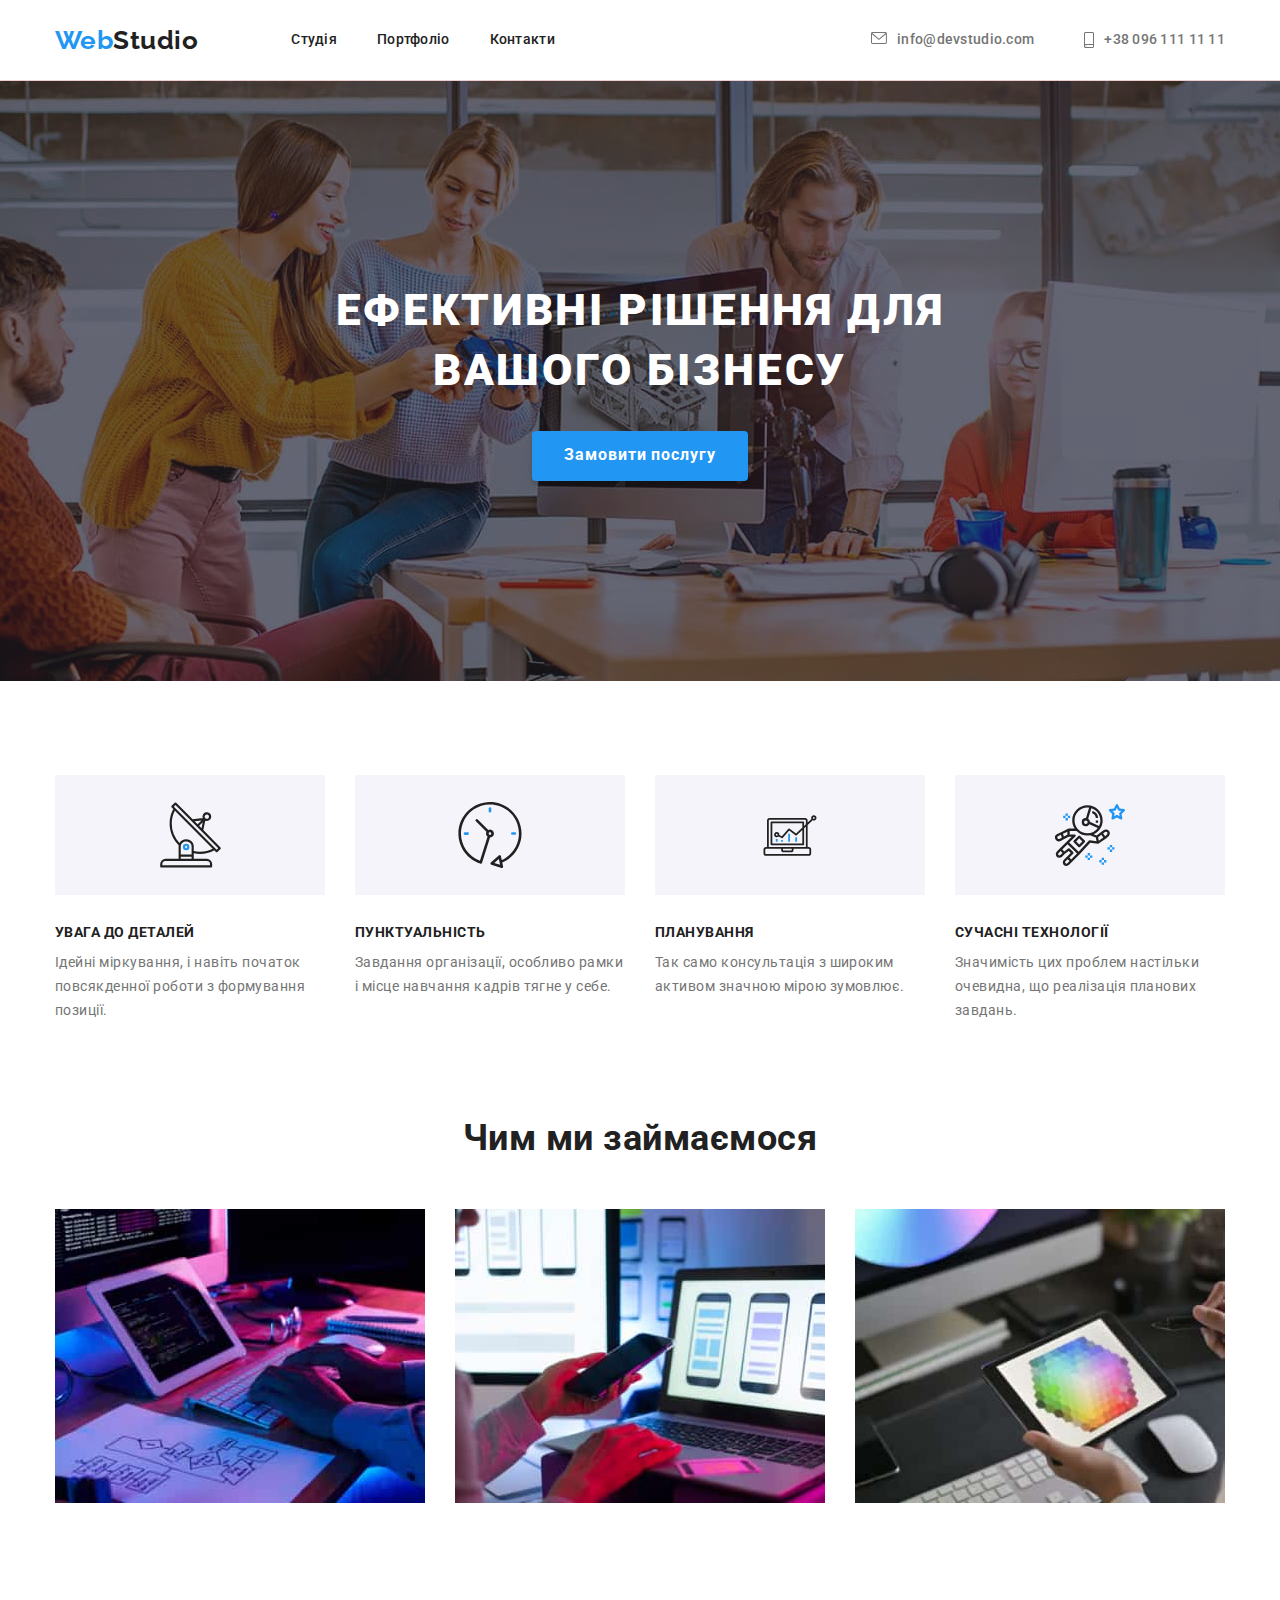
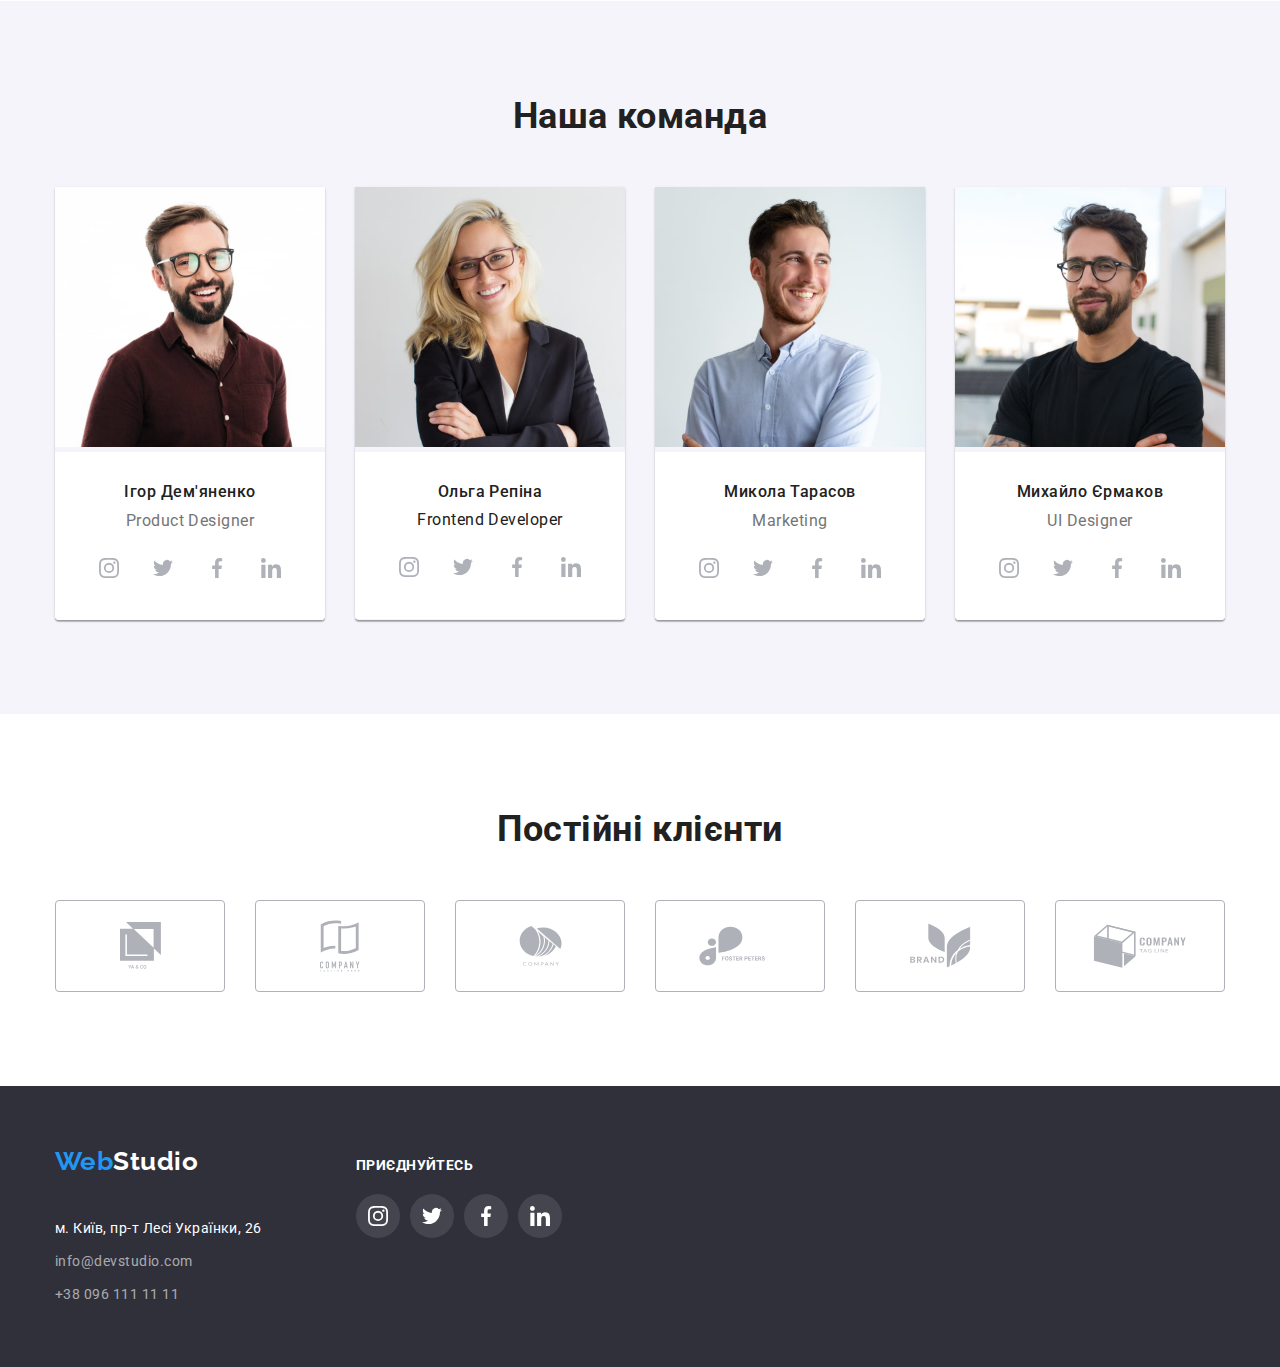
==== index.html @ df7c5dd7 "зробила оверлей портфоліо" ====
<!DOCTYPE html>
<html lang="uk">

<head>
    <meta charset="UTF-8">
    <meta http-equiv="X-UA-Compatible" content="IE=edge">
    <meta name="viewport" content="width=device-width, initial-scale=1.0">
    <title>web-homework1</title>
    <link rel="preconnect" href="https://fonts.googleapis.com">
    <link rel="preconnect" href="https://fonts.gstatic.com" crossorigin>
    <link href="https://fonts.googleapis.com/css2?family=Raleway:wght@700&family=Roboto:wght@400;500;700;900&display=swap"
        rel="stylesheet">
    <link rel="stylesheet" href="https://cdnjs.cloudflare.com/ajax/libs/modern-normalize/1.1.0/modern-normalize.min.css">
    <link rel="stylesheet" href="./css/styles.css">
</head>

<body>
    <header class="head-block">
        <div class="container flex-header">
            <nav class="flex-header">
                <a href="./index.html" class="logo">
                    <span class="logoaccent">Web</span>Studio
                    
                </a>
                <ul class="nav list">
                    <li class="item"><a href="./index.html" class="nav-list">Студія</a></li>
                    <li class="item"><a href="./portfolio.html" class="nav-list">Портфоліо</a></li>
                    <li class="item"><a href="" class="nav-list">Контакти</a></li>
                </ul>
            </nav>
            <ul class="social-links list">

                <li class="item">
                                      
                    <a href="mailto:info@devstudio.com" class="link">
                        <svg aria-label="іконка имейлу" class="link-icon" width="16" height="12">
                            <use href="./images/symbol-defs.svg#email"></use>
                        </svg>
                        info@devstudio.com
                    </a>
                </li>
                <li class="item">
                    <a href="tel:+380961111111" class="link">
                        <svg aria-label="іконка смартфону" class="link-icon" width="10" height="16">
                            <use href="./images/symbol-defs.svg#smartphone"></use>
                        </svg>
                        +38 096 111 11 11
                    </a>
                </li>
            </ul>
        </div>
    </header>
    <main>
        <!-- Перша секція-->
        <section class="advertis-section">
        <div class="container">
                <h1 class="advertisement">Ефективні рішення для вашого бізнесу</h1>
                <button type="button" class="button">Замовити послугу</button>
        </div>
        </section>

        <!--Секція про переваги-->
        <section class="benefits-section">
            <div class="container">
                <h2 class="visually-hidden">
                    Перелік переваг
                </h2>
                <ul class="benefits-list list">
                    <li class="item">
                       
                        <div class="grey-box" >
                            <svg aria-label="іконка антена" class="antenna-icon" width="65" height="70">
                                <use href="./images/symbol-defs.svg#antenna"></use>
                            </svg>
                        </div>
                        <h3 class="benefit-header">
                            Увага до деталей
                        </h3>
                        <p class="benefit-item">Ідейні міркування, і навіть початок повсякденної роботи з формування позиції.</p>
                    </li>
                    <li class="item">
                        <div class="grey-box">
                            <svg aria-label="іконка годинник" class="clock-icon" width="66" height="70">
                                <use href="./images/symbol-defs.svg#clock"></use>
                            </svg>
                        </div>
                        <h3 class="benefit-header">
                            Пунктуальність
                        </h3>
                        <p class="benefit-item">Завдання організації, особливо рамки і місце навчання кадрів тягне у себе.</p>
                    </li>
                    <li class="item">
                            <div class="grey-box">
                                <svg aria-label="іконка діаграмма" class="diagram-icon" width="70" height="53">
                                    <use href="./images/symbol-defs.svg#diagram"></use>
                                </svg>
                            </div>
                        <h3 class="benefit-header">
                            Планування
                        </h3>
                        <p class="benefit-item">Так само консультація з широким активом значною мірою зумовлює.</p>
                    </li>
                    <li class="item">
                            <div class="grey-box">
                                <svg aria-label="іконка астронавт" class="astronaut-icon" width="70" height="70">
                                    <use href="./images/symbol-defs.svg#astronaut"></use>
                                </svg>
                            </div>
                        <h3 class="benefit-header">
                            Сучасні технології
                        </h3>
                        <p class="benefit-item">Значимість цих проблем настільки очевидна, що реалізація планових завдань.</p>
                    </li>
                </ul>
            </div>
        </section>

        <!--Секція з галерею-->
        <section class="directions-section">
            <div class="container">
                <h2 class="directions">
                    Чим ми займаємося
                </h2>
                <ul class="card-set list">
                    <li class="item"><img src="./images/box1.jpg" alt="друкування на клавіатурі" width="370" /></li>
                    <li class="item"><img src="./images/box2.jpg" alt="розглядання гаджетів" width="370" /></li>
                    <li class="item"><img src="./images/box3.jpg" alt="лаптоп" width="370" /></li>
                </ul>
            </div>
        </section>

        <!--Про команду-->
        <section class="team-section">
            <div class="container">
                <h2 class="team">Наша команда</h2>
                
                <ul class="team-list list">

                    <li class="item card">
                            
                            <img class="team-person-image" src="./images/img(i).jpg" alt="чоловік Ігор" width="270">
                            

                        <div class="card-content">
                            <h3 class="team-person-name">Ігор Дем'яненко</h3>
                            <p class="team-person-job">Product Designer</p>
                        </div>

                        <ul class="social-list list">
                            <li class="social-list-item">
                                <a href="#" class="social-list-link">
                                    <svg aria-label="іконка інстаграмм" class="social-list-icon" width="20" height="20">
                                        <use href="./images/symbol-defs.svg#instagram"></use>
                                    </svg>
                                </a>
                            </li>
                        
                            <li class="social-list-item">
                                <a href="#" class="social-list-link">
                                    <svg aria-label="іконка твіттера" class="social-list-icon" width="20" height="20">
                                        <use href="./images/symbol-defs.svg#twitter"></use>
                                    </svg>
                                </a>
                            </li>
                        
                            <li class="social-list-item">
                                <a href="#" class="social-list-link">
                                    <svg aria-label="іконка фейсбука" class="social-list-icon" width="20" height="20">
                                        <use href="./images/symbol-defs.svg#facebook"></use>
                                    </svg>
                                </a>
                            </li>
                        
                            <li class="social-list-item">
                                <a href="#" class="social-list-link">
                                    <svg aria-label="іконка лінкедін" class="social-list-icon" width="20" height="20">
                                        <use href="./images/symbol-defs.svg#linkedin"></use>
                                    </svg>
                                </a>
                            </li>
                        </ul>
                        
                    </li>
                    
                    <li class="item card">
                            
                            <img class="team-person-image" src="./images/img(o).jpg" alt="жінка Ольга" width="270">
                        
                       
                        <div class="card-content">
                            <h3 class="team-person-name">Ольга Репіна</h3>
                            <p class="team-person-networksjob">Frontend Developer</p>
                        </div>

                        <ul class="social-list list">
                            <li class="social-list-item">
                            <a href="#" class="social-list-link">
                                 <svg aria-label="іконка інстаграмм" class="social-list-icon" width="20" height="20">
                                    <use href="./images/symbol-defs.svg#instagram"></use>
                                </svg>
                             </a>  
                        </li>

                        <li class="social-list-item">
                            <a href="#" class="social-list-link">
                                <svg aria-label="іконка твіттера" class="social-list-icon" width="20" height="20">
                                    <use href="./images/symbol-defs.svg#twitter"></use>
                                </svg>
                            </a>
                        </li>

                        <li class="social-list-item">
                            <a href="#" class="social-list-link" >
                                <svg aria-label="іконка фейсбука" class="social-list-icon" width="20" height="20">
                                    <use href="./images/symbol-defs.svg#facebook"></use>
                                </svg>
                             </a>
                        </li>

                        <li class="social-list-item">
                            <a href="#" class="social-list-link">
                                <svg aria-label="іконка лінкедін" class="social-list-icon" width="20" height="20">
                                    <use href="./images/symbol-defs.svg#linkedin"></use>
                                </svg>
                            </a>
                        </li>
                        </ul>
                        
                        
                    </li>

                                            
                    <li class="item card">
                            
                            <img class="team-person-image" src="./images/img(n).jpg" alt="Чоловік Микола" width="270">
                        
                       
                        <div class="card-content">
                            <h3 class="team-person-name">Микола Тарасов</h3>
                            <p class="team-person-job">Marketing</p>
                        </div>

                        <ul class="social-list list">
                            <li class="social-list-item">
                                <a href="#" class="social-list-link">
                                    <svg aria-label="іконка інстаграмм" class="social-list-icon" width="20" height="20">
                                        <use href="./images/symbol-defs.svg#instagram"></use>
                                    </svg>
                                </a>
                            </li>
                        
                            <li class="social-list-item">
                                <a href="#" class="social-list-link">
                                    <svg aria-label="іконка твіттера" class="social-list-icon" width="20" height="20">
                                        <use href="./images/symbol-defs.svg#twitter"></use>
                                    </svg>
                                </a>
                            </li>
                        
                            <li class="social-list-item">
                                <a href="#" class="social-list-link">
                                    <svg aria-label="іконка фейсбука" class="social-list-icon" width="20" height="20">
                                        <use href="./images/symbol-defs.svg#facebook"></use>
                                    </svg>
                                </a>
                            </li>
                        
                            <li class="social-list-item">
                                <a href="#" class="social-list-link">
                                    <svg aria-label="іконка лінкедін" class="social-list-icon" width="20" height="20">
                                        <use href="./images/symbol-defs.svg#linkedin"></use>
                                    </svg>
                                </a>
                            </li>
                        </ul>
                        
                    </li>
                  
                    <li class="item card">
                        
                        <img class="team-person-image" src="./images/img(m).jpg" alt="чоловік Михайло" width="270">
                            
                     
                        <div class="card-content">
                            <h3 class="team-person-name">Михайло Єрмаков</h3>
                            <p class="team-person-job">UI Designer</p>
                        </div>

                        <ul class="social-list list">
                            <li class="social-list-item">
                                <a href="#" class="social-list-link">
                                    <svg aria-label="іконка інстаграмм" class="social-list-icon" width="20" height="20">
                                        <use href="./images/symbol-defs.svg#instagram"></use>
                                    </svg>
                                </a>
                            </li>
                        
                            <li class="social-list-item">
                                <a href="#" class="social-list-link">
                                    <svg aria-label="іконка твіттера" class="social-list-icon" width="20" height="20">
                                        <use href="./images/symbol-defs.svg#twitter"></use>
                                    </svg>
                                </a>
                            </li>
                        
                            <li class="social-list-item">
                                <a href="#" class="social-list-link">
                                    <svg aria-label="іконка фейсбука" class="social-list-icon" width="20" height="20">
                                        <use href="./images/symbol-defs.svg#facebook"></use>
                                    </svg>
                                </a>
                            </li>
                        
                            <li class="social-list-item">
                                <a href="#" class="social-list-link">
                                    <svg aria-label="іконка лінкедін" class="social-list-icon" width="20" height="20">
                                        <use href="./images/symbol-defs.svg#linkedin"></use>
                                    </svg>
                                </a>
                            </li>
                        </ul>
                        
                    </li>
                </ul>
            </div>
        </section>

        <!-- Наші клієнти-->

                <section class="clients-section">
                    <div class="container">

                        <h2 class="clients-header">
                            Постійні клієнти
                        </h2>

                        <ul class="clients-list list">

                            <li class="clients-list-item">
                                <a href="#" class="clients-list-link">
                                    <svg aria-label="іконка клієнта" class="clients-list-icon" width="41" height="47">
                                        <use href="./images/symbol-defs.svg#yaco"></use>
                                    </svg>
                                </a>
                            </li>

                            <li class="clients-list-item">
                                <a href="#" class="clients-list-link">
                                    <svg aria-label="іконка клієнта" class="clients-list-icon" width="40" height="52">
                                        <use href="./images/symbol-defs.svg#window"></use>
                                    </svg>
                                </a>
                            </li>

                            <li class="clients-list-item">
                                <a href="#" class="clients-list-link">
                                    <svg aria-label="іконка клієнта" class="clients-list-icon" width="43" height="41">
                                        <use href="./images/symbol-defs.svg#leaf"></use>
                                    </svg>
                                </a>
                            </li>

                            <li class="clients-list-item">
                                <a href="#" class="clients-list-link">
                                    <svg aria-label="іконка клієнта" class="clients-list-icon" width="84" height="40">
                                        <use href="./images/symbol-defs.svg#foster"></use>
                                    </svg>
                                </a>
                            </li>

                            <li class="clients-list-item">
                                <a href="#" class="clients-list-link">
                                    <svg aria-label="іконка клієнта" class="clients-list-icon" width="63" height="45">
                                        <use href="./images/symbol-defs.svg#brand"></use>
                                    </svg>
                                </a>
                            </li>

                            <li class="clients-list-item">
                                <a href="#" class="clients-list-link">
                                    <svg aria-label="іконка клієнта" class="clients-list-icon" width="94" height="44">
                                        <use href="./images/symbol-defs.svg#tagline"></use>
                                    </svg>
                                </a>
                            </li>
                            


                    </div>
                </section>



    </main>

    <footer class="footerall">
        <div class="container">
            <div class="container-footer">
            <div class="container-foter-adress">

                <a href="./index.html" class="footer-logo">
                    <span class="footer-logoaccent">Web</span>Studio        
                </a>


                <address>
                    <ul class="contacts-list list">
                        <li class="contact-item"><a href="https://goo.gl/maps/CPtrU1FHBa2aNyZL9" target="_blank" rel="noopener noreferrer nofollow" class="adress">м. Київ, пр-т Лесі Українки, 26</a></li>

                        <li class="contact-item"><a href="mailto:info@devstudio.com" class="adress-link">info@devstudio.com</a></li>

                        <li class="contact-item"><a href="tel:+380961111111" class="adress-link">+38 096 111 11 11</a></li>

                    </ul>
                </address>
            </div>


                <div class="container-footer-socials">

                    <h2 class="social-header">
                        приєднуйтесь
                    </h2>

                    <ul class="social-list-footer list">
                        <li class="social-list-item">
                            <a href="#" class="social-list-link-footer">
                                <svg aria-label="іконка інстаграмм" class="social-list-icon-footer" width="20" height="20">
                                    <use href="./images/symbol-defs.svg#instagram"></use>
                                </svg>
                            </a>
                        </li>

                        <li class="social-list-item">
                            <a href="#" class="social-list-link-footer">
                                <svg aria-label="іконка твіттера" class="social-list-icon-footer" width="20" height="20">
                                    <use href="./images/symbol-defs.svg#twitter"></use>
                                </svg>
                            </a>
                        </li>

                        <li class="social-list-item">
                            <a href="#" class="social-list-link-footer">
                                <svg aria-label="іконка фейсбука" class="social-list-icon-footer" width="20" height="20">
                                    <use href="./images/symbol-defs.svg#facebook"></use>
                                </svg>
                            </a>
                        </li>

                        <li class="social-list-item">
                            <a href="#" class="social-list-link-footer">
                                <svg aria-label="іконка лінкедін" class="social-list-icon-footer" width="20" height="20">
                                    <use href="./images/symbol-defs.svg#linkedin"></use>
                                </svg>
                            </a>
                        </li>
                    </ul>
                </div>
            </div>
        </div>

        

    
    </footer>

</body>

</html>
---- css/styles.css ----
html {
    box-sizing: border-box;
}

*,
*::before,
*::after {
    box-sizing: inherit;
}

/* основні кольори */

:root {
    --main-text-color: #212121;
    --light-text-color: #757575;
    --secondary-text-color: #2196F3;
    --dark-bcg-color: #2F303A;
    --light-bcg-color: #F5F4FA;
    --main-light-color: #FFFFFF;
    --border-color: #ECCECE;
    --margin30: 30px;
    --padding94: 94px;
    
}


body {
    background-color: var(--main-light-color);
    color: var(--main-text-color);
    font-family: Roboto, sans-serif;
    letter-spacing: 0.03em;

}

.container {
    width: 1200px;
    padding-left: 15px;
    padding-right: 15px;
    margin: 0 auto;
    
}

h1, 
h2,
h3,
p {
    margin: 0;
    padding: 0;

}
img {
    display: inline-block;
    max-width: 100%;
    height: auto;
}

.list {
    list-style: none;
    padding: 0;
    margin: 0;
}

a {
    text-decoration: none;
}

/* Header */

.flex-header {
    display: flex;
    align-items: center;
}

.head-block {


    background-color: var(--main-light-color);
    border-bottom: 1px solid var(--border-color);
}

.logoaccent {
    display: inline-block;

    color: var(--secondary-text-color);
    font-family: Raleway, sans-serif;
    font-weight: 700;
    font-size: 26px;
    line-height: 1.19;

}

.logo {
    display: inline-block;

    color: var(--main-text-color);
    font-family: Raleway, sans-serif;
    font-weight: 700;
    font-size: 26px;
    line-height: 1.19;
}

.nav {
    display: flex;
    margin-left: 93px;
   
}
.nav .item + .item {
    margin-left: 40px;
    
}



.nav .nav-list {
    display: block;
    padding-top: 32px;
    padding-bottom: 32px;
    
    color: var(--main-text-color);
    text-decoration: none;
    letter-spacing: 0.02em;
    font-weight: 500;
    font-size: 14px;
    line-height: 1.14;

}

.nav .nav-list:hover,
.nav .nav-list:focus {
    color: var(--secondary-text-color);
}



.link {
    display: inline-block;
}

.social-links {
    display: flex;
    margin-left: auto;
    align-items: center;
    
}

.social-links .item + .item {
    margin-left: 50px;
   
}

.social-links .link {
    display: flex;
    text-align: center;
    padding-top: 32px;
    padding-bottom: 32px;

    color: var(--light-text-color);
    text-decoration: none;
    letter-spacing: 0.02em;
    font-weight: 500;
    font-size: 14px;
    line-height: 1.14;

}

.social-links .link:hover,
.social-links .link:focus {
    color: var(--secondary-text-color);
}

.link-icon {

    margin-right: 10px;
    fill: var(--light-text-color);

}

.link:hover .link-icon,
.link:hover .link-icon {

    fill: var(--secondary-text-color);

}


.smartphone-icon {

    color: var(--light-text-color);
    width: 10px;
    height: 16px;

}


/* Перша секція з кнопкою */

.advertis-section {
    padding-top: 200px;
    padding-bottom: 200px;
    margin-left: auto;
    margin-right: auto;

    max-width: 1600px;
    height: 600px;
    background-color: #C4C4C4;
    background-image: linear-gradient( to right, rgba(47, 48, 58, 0.4), rgba(47, 48, 58, 0.4)),
    url(../images/herophoto.jpg);
    background-position: center;
    background-size: cover;
    text-align: center;
}

.advertisement {
    width: 696px;
    margin-top: 0;
    margin-left: auto;
    margin-right: auto;
    margin-bottom: 30px;

    

    font-weight: 900;
    font-size: 44px;
    line-height: 1.36;
    text-align: center;
    letter-spacing: 0.06em;
    text-transform: uppercase;
    color: var(--main-light-color);

    
            
}

.button  {
    border-radius: 4px;
    width: 216px;
    height: 50px;
    padding: 10px;
    font-family: inherit;
    cursor: pointer;
    font-weight: 700;
    font-size: 16px;
    line-height: 1.18;
    text-align: center;
    letter-spacing: 0.06em;
    color: var(--main-light-color);
    background-color: var(--secondary-text-color);
    border: 1px solid transparent;
    box-shadow: 0px 4px 4px rgba(0, 0, 0, 0.15);
    
}

.button:hover,
.button:focus {
    background-color: #188CE8;
    box-shadow: 0px 4px 4px rgba(0, 0, 0, 0.15);
    
    border-color: transparent;;
}

/* Cекція про переваги */

.visually-hidden {
    position: absolute;
    white-space: nowrap;
    width: 1px;
    height: 1px;
    overflow: hidden;
    border: 0;
    padding: 0;
    clip: rect(0 0 0 0);
    clip-path: inset(50%);
    margin: -1px;
}

.benefits-section {
    padding-top: var(--padding94);   
    padding-bottom: var(--padding94);
}

.benefits-list {
    display: flex;
    
}

.benefits-list .item {
    width: 270px;
}

.benefits-list .item + .item {
    margin-left: 30px;
    
}

.grey-box {
    display: flex;
    margin-bottom: 30px;
    background-color: var(--light-bcg-color);
    height: 120px;
    justify-content: center;
    align-items: center;
    
}


.benefit-header {
    margin-bottom: 10px;

    font-weight: 700;
    font-size: 14px;
    line-height: 1.14;
    text-transform: uppercase;

}

.benefit-item {
    font-size: 14px;
    line-height: 1.71;
    color: var(--light-text-color);
}

/* Секція з галерею */

.card-set {
    display: flex;    
    justify-content: center;
    margin-left: calc(-1 * var(--margin30));
    margin-bottom: calc(-1 * var(--margin30));
}

.card-set>.item {
    flex-basis: calc(100/3 - var(--margin30));
    margin-left: var(--margin30);
    margin-bottom: var(--margin30);
}



.directions-section {
    padding-bottom: var(--padding94);
}

.directions {
    margin-bottom: 50px;

    font-weight: 700;
    font-size: 36px;
    line-height: 1.17;
    text-align: center;
   
}



/* Про команду */

.team-section {
    padding-top: var(--padding94);
    padding-bottom: var(--padding94);

    background-color: var(--light-bcg-color);
}

.team {
    font-weight: 700;
    font-size: 36px;
    line-height: 1.17;
    text-align: center;
    margin-bottom: 50px;

}



.team-list {
    display: flex;
    margin-left: calc(-1 * var(--margin30));
    margin-bottom: calc(-1 * var(--margin30));
}

.team-list>.item {
    flex-basis: calc(100% / 4 - var(--margin30));
    margin-left: var(--margin30);
    margin-bottom: var(--margin30);

}


.card-content {
    padding-top: 30px;
    padding-bottom: 0;
    padding-left: 15px;
    padding-right: 15px;
    text-align: center;

    background-color: var(--main-light-color);
}

.card {
    box-shadow: 0px 1px 3px rgba(0, 0, 0, 0.12), 0px 1px 1px rgba(0, 0, 0, 0.14), 0px 2px 1px rgba(0, 0, 0, 0.2);
    border-radius: 0px 0px 4px 4px;
    overflow: hidden;
}

.team-person-item {
    background-color: var(--main-light-color);
}

.team-person-name {
    margin-bottom: 10px;

    font-weight: 500;
    font-size: 16px;
    line-height: 1.19;
    
}

.team-person-job {
    color: var(--light-text-color);
    font-size: 16px;
    line-height: 1.19;

}

.social-list {
    background-color: var(--main-light-color);
    display: flex;
    justify-content: center;
    column-gap: 10px;
    padding-top: 16px;
    padding-bottom: 30px;
}
.social-list-link {
    display: flex;
    justify-content: center;
    align-items: center;
    width: 44px;
    height: 44px;
    border-radius: 50%;
    background-color: var(--main-light-color);
    fill: #AFB1B8;
}

.social-list-link:hover,
.social-list-link:focus {
    background-color: var(--secondary-text-color);
    fill: var(--main-light-color);
}


/* Постійні клієнти */

.clients-section {
    padding-top: var(--padding94);
    padding-bottom: var(--padding94);
}

.clients-header {
    font-weight: 700;
    font-size: 36px;
    line-height: 1.17;
    text-align: center;
}


.clients-list {
    display: flex;
    justify-content: center;
    column-gap: 30px;
    margin-top: 50px;
    padding-bottom: 0;

}

.clients-list-link {
    display: flex;
    justify-content: center;
    align-items: center;
    width: 170px;
    height: 92px;
    border: 1px solid #AFB1B8;
    border-radius: 4px;
    background-color: var(--main-light-color);
    fill: #AFB1B8;
}



.clients-list-link:hover,
.clients-list-link:focus {
    border-color: var(--secondary-text-color);
    fill: var(--secondary-text-color);
    
}


/* footer */

.footerall {
    background-color: var(--dark-bcg-color);
    padding-top: 60px;
    padding-bottom: 60px;
}

.footer-logo {
    display: inline-block;
    margin-bottom: 20px;
    
    color: var(--main-light-color);
    font-family: Raleway, sans-serif;
    font-style: normal;
    font-weight: 700;
    font-size: 26px;
    line-height: 1.19;

}

.footer-logoaccent {

    display: inline-block;
    margin-bottom: 20px;
    

    
    color: var(--secondary-text-color);
    font-family: Raleway, sans-serif;
    font-style: normal;
    font-weight: 700;
    font-size: 26px;
    line-height: 1.19;

}


.adress {


    color: var(--main-light-color);
    font-weight: 400;
    font-size: 14px;
    line-height: 1.71;
    font-style: normal;

}

.adress-link {

    color: rgba(255, 255, 255, 0.6);
    font-weight: 400;
    font-size: 14px;
    line-height: 1.71;
    font-style: normal;

}

.adress:hover,
.adress:focus {
    color: var(--secondary-text-color);
}

.contact-item:not(:last-child) {
    margin-bottom: 9px;
}

.container-footer {
    display: flex;
    align-items: baseline;
}

.container-foter-adress {
    
    width: 231px;
    
}


.container-footer-socials {
    margin-left: 70px;
    width: 206px;
    
    
   
}

.social-header {
    
    margin-bottom: 20px;

    font-weight: 700;
    font-size: 14px;
    line-height: 1.14;
    letter-spacing: 0.03em;
    text-transform: uppercase;
    color:  var(--main-light-color);
}

.social-list-footer {
    
    display: flex;
    justify-content: center;
    column-gap: 10px;
    
}

.social-list-link-footer {
    display: flex;
    justify-content: center;
    align-items: center;
    width: 44px;
    height: 44px;
    border-radius: 50%;
    background-color:rgba(255, 255, 255, 0.1);
    fill: var(--main-light-color)
}

.social-list-link-footer:hover,
.social-list-link-footer:focus {
    background-color: var(--secondary-text-color);

}





/* власне портфоліо */

.portfolio-section {
    padding-top: var(--padding94);
    padding-bottom: var(--padding94);

}

.button-list {
    margin-bottom: 50px;

    display: flex;
    justify-content: center;
}

.button-list .item + .item {
    margin-left: 8px;
    
   
}

.button-pfl {
        border-radius: 4px;
        padding: 6px 22px;
        min-width: 73px;
        font-family: inherit;
        cursor: pointer;
        font-weight: 500;
        font-size: 16px;
        line-height: 1.63;
        text-align: center;
        letter-spacing: 0.03em;
        color: var(--main-light-color);
        background-color: var(--secondary-text-color);
        border: 1px solid transparent;
        
        
}

.button-pfl.primary {
    color: var(--main-light-color);
    background-color: var(--secondary-text-color);
    border-color: var(--secondary-text-color);
    box-shadow: 0px 3px 1px rgba(0, 0, 0, 0.1), 0px 1px 2px rgba(0, 0, 0, 0.08), 0px 2px 2px rgba(0, 0, 0, 0.12);
    
}

.button-pfl.secondary {
    color: var(--main-text-color);
    background-color: var(--light-bcg-color);
    border-color: var(--light-bcg-color);
   

}

.button-pfl.primary:hover,
.button-pfl.primary:focus {
    color: var(--main-text-color);
    background-color: var(--light-bcg-color);
    border: 1px solid var(--light-bcg-color);
    
    
}

.button-pfl.secondary:hover,
.button-pfl.secondary:focus {
    color: var(--main-light-color);
    background-color: var(--secondary-text-color);
    border: 1px solid var(--secondary-text-color);
    box-shadow: 0px 3px 1px rgba(0, 0, 0, 0.1), 0px 1px 2px rgba(0, 0, 0, 0.08), 0px 2px 2px rgba(0, 0, 0, 0.12);
}



/* Галерея */
.galery-list {
    padding: 0;
    margin: 0;
    list-style: none;

    display: flex;
    flex-wrap: wrap;
    margin-left: calc(-1 * var(--margin30));
    margin-top: calc(-1 * var(--margin30));
}

.galery-list>.item {
    flex-basis: calc(100% / 3 - var(--margin30));
    margin-left: var(--margin30);
    margin-top: var(--margin30);

    
}



.galery-overlay {
    position: relative ;
    overflow: hidden;
}

.overlay {
    position: absolute;
    top: 0;
    left: 0;
    height: 100%;
    width: 100%;
    background: rgba(33, 150, 243, 0.9);
    color: var(--main-light-color);
    padding: 63px 24px;
    font-size: 18px;
    line-height: 1.56;
    letter-spacing: 0.03em;
    overflow: auto;
    z-index: 10;

    transform: translateY(100%);

    transition: transform 250ms cubic-bezier(0.4, 0, 0.2, 1);
}
/* 
.overlay:hover,
.overlay:focus {

    transform: translateY(0%);

} */

.galery-thumb:hover,
.galery-thumb:focus {

    display: inline-block;
    box-shadow: 0px 1px 1px rgba(0, 0, 0, 0.12), 0px 4px 4px rgba(0, 0, 0, 0.06), 1px 4px 6px rgba(0, 0, 0, 0.16);
}

.galery-thumb:hover .overlay,
.galery-thumb:focus .overlay {

    
    box-shadow: 0px 1px 1px rgba(0, 0, 0, 0.12), 0px 4px 4px rgba(0, 0, 0, 0.06), 1px 4px 6px rgba(0, 0, 0, 0.16);
    transform: translateY(0%);
}


.galery-text {
    padding-top: 20px;
    padding-bottom: 20px;
    padding-left: 19px;
    padding-right: 19px;
    text-align: start;
    border-left: 1px solid #EEEEEE;
    border-right: 1px solid #EEEEEE;
    border-bottom: 1px solid #EEEEEE;
}
.galery-header {
    margin-bottom: 4px;

    font-weight: 700;
    font-size: 18px;
    line-height: 2;
    letter-spacing: 0.06em;
    color: var(--main-text-color);
}

.galery-info {
    font-size: 16px;
    line-height: 1.88;
    letter-spacing: 0.03em;
    color: var(--light-text-color)
}
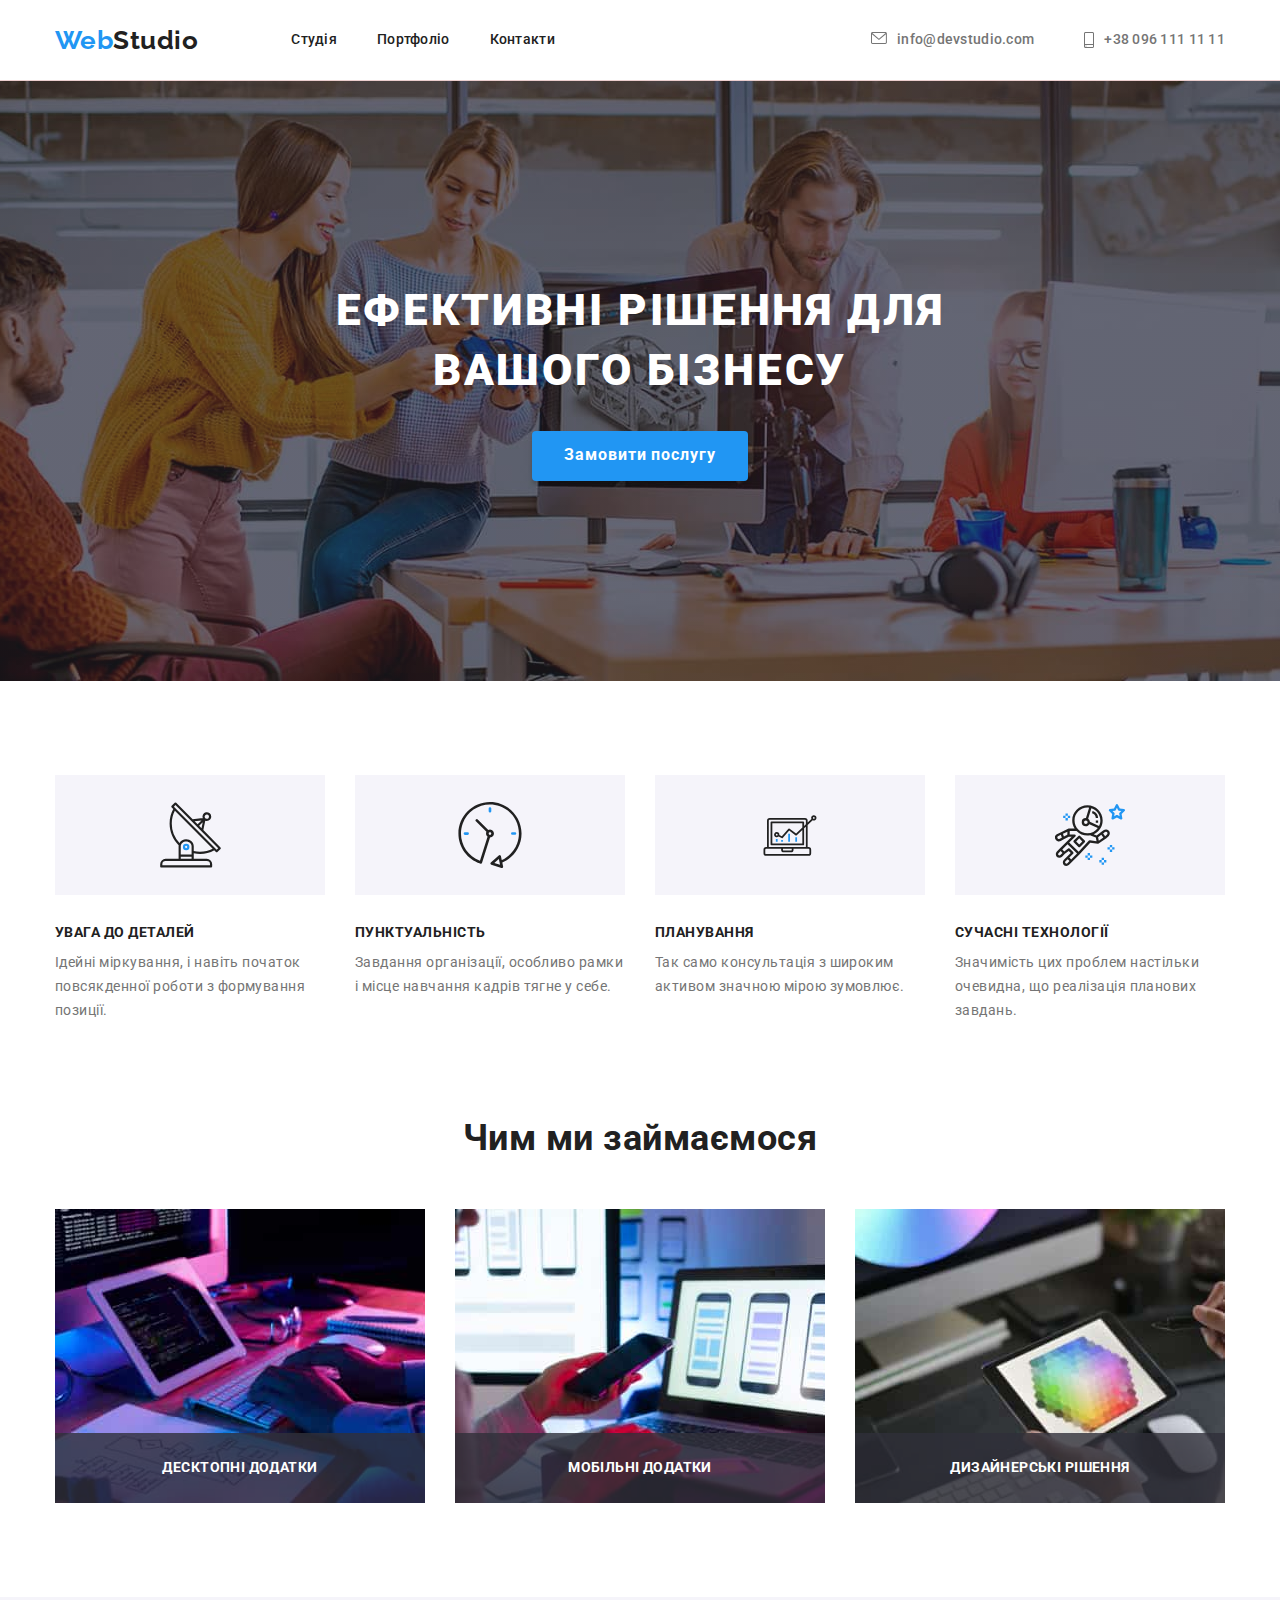
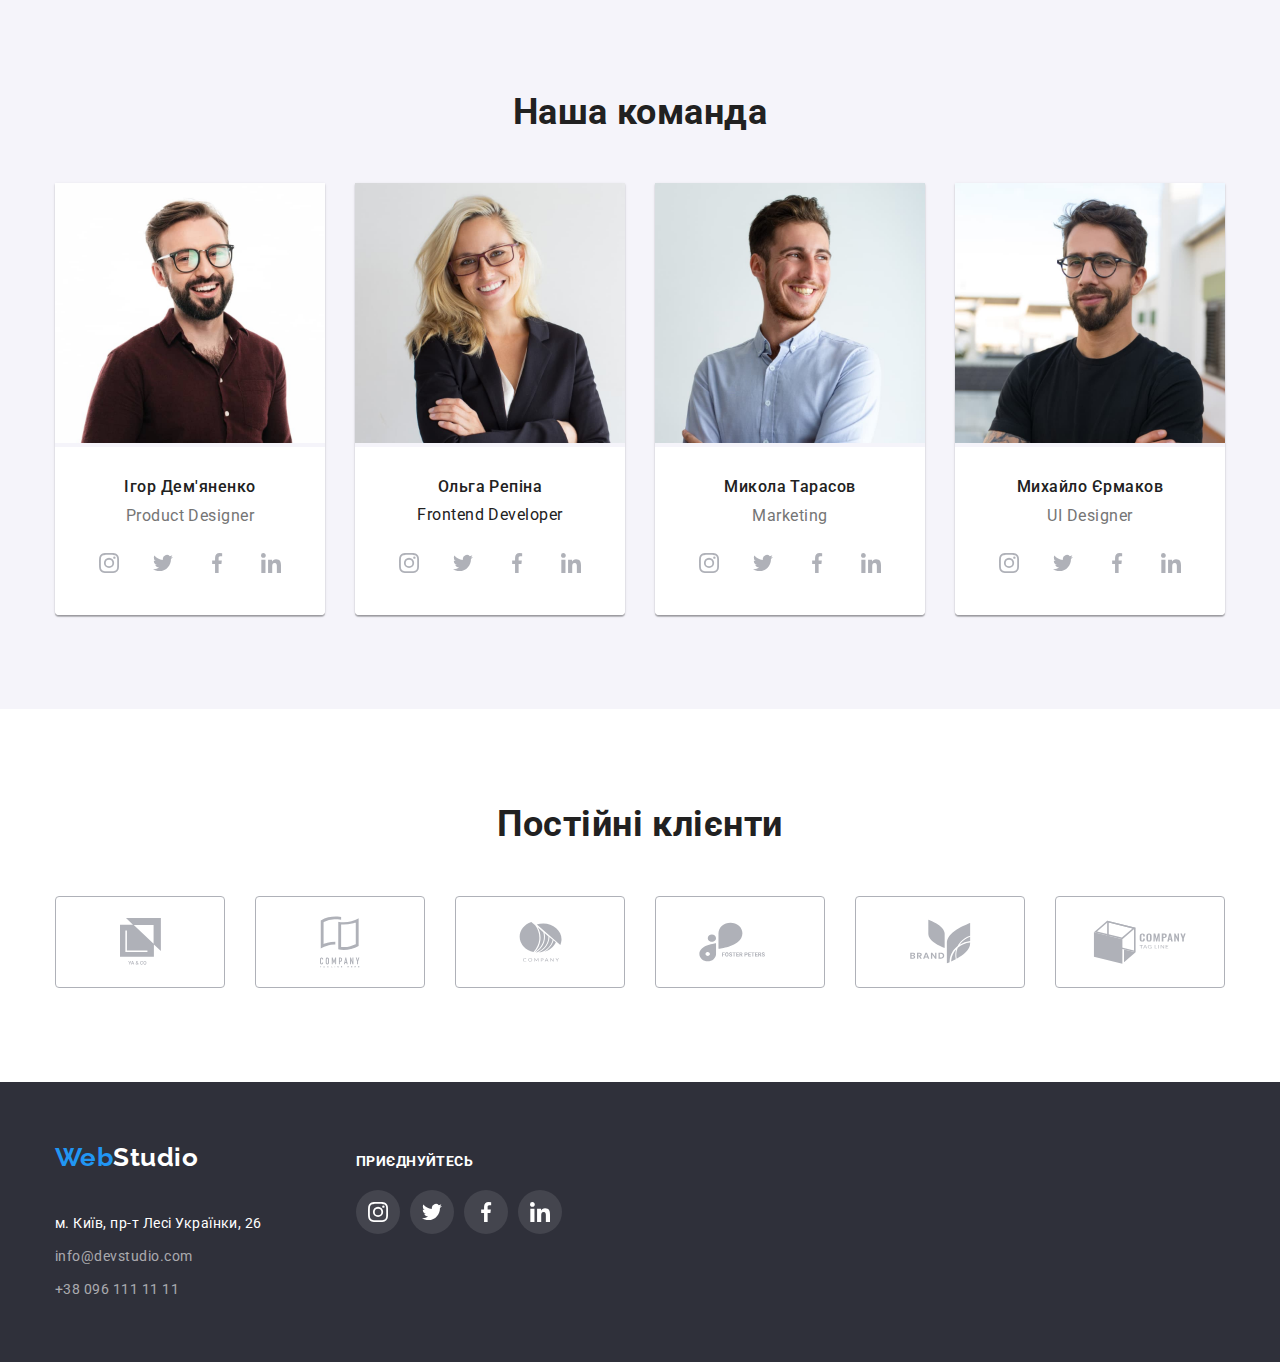
==== commit 230176dd: "overlay for studio" ====
--- a/index.html
+++ b/index.html
@@ -122,9 +122,24 @@
                     Чим ми займаємося
                 </h2>
                 <ul class="card-set list">
-                    <li class="item"><img src="./images/box1.jpg" alt="друкування на клавіатурі" width="370" /></li>
-                    <li class="item"><img src="./images/box2.jpg" alt="розглядання гаджетів" width="370" /></li>
-                    <li class="item"><img src="./images/box3.jpg" alt="лаптоп" width="370" /></li>
+                    <li class="item">
+                        <div class="photo-overlay">
+                            <img class="photo-item" src="./images/box1.jpg" alt="друкування на клавіатурі" width="370" />
+                            <p class="text-overlay">Десктопні додатки</p>
+                        </div>
+                    </li>
+                    <li class="item">
+                        <div class="photo-overlay">
+                            <img class="photo-item" src="./images/box2.jpg" alt="розглядання гаджетів" width="370" />
+                            <p class="text-overlay">Мобільні додатки</p>
+                    </div>
+                </li>
+                    <li class="item">
+                        <div class="photo-overlay">
+                            <img class="photo-item" src="./images/box3.jpg" alt="лаптоп" width="370" />
+                    <p class="text-overlay">Дизайнерські рішення</p>
+                    </div>
+                    </li>
                 </ul>
             </div>
         </section>
--- a/css/styles.css
+++ b/css/styles.css
@@ -332,6 +332,35 @@
     flex-basis: calc(100/3 - var(--margin30));
     margin-left: var(--margin30);
     margin-bottom: var(--margin30);
+}
+
+.photo-overlay {
+    position: relative;
+    display: block;
+    
+    }
+
+.photo-item {
+    display: block;
+}
+
+.text-overlay {
+    position: absolute;
+    bottom: 0;
+    left: 0;
+    height: 70px;
+    width: 100%;
+    background: rgba(47, 48, 58, 0.8);
+    color: var(--main-light-color);
+    padding: 27px 10px;
+    font-weight: 700;
+    font-size: 14px;
+    line-height: 1.14;
+    text-align: center;
+    letter-spacing: 0.03em;
+    text-transform: uppercase;
+    overflow: auto;
+    z-index: 10;
 }
 
 
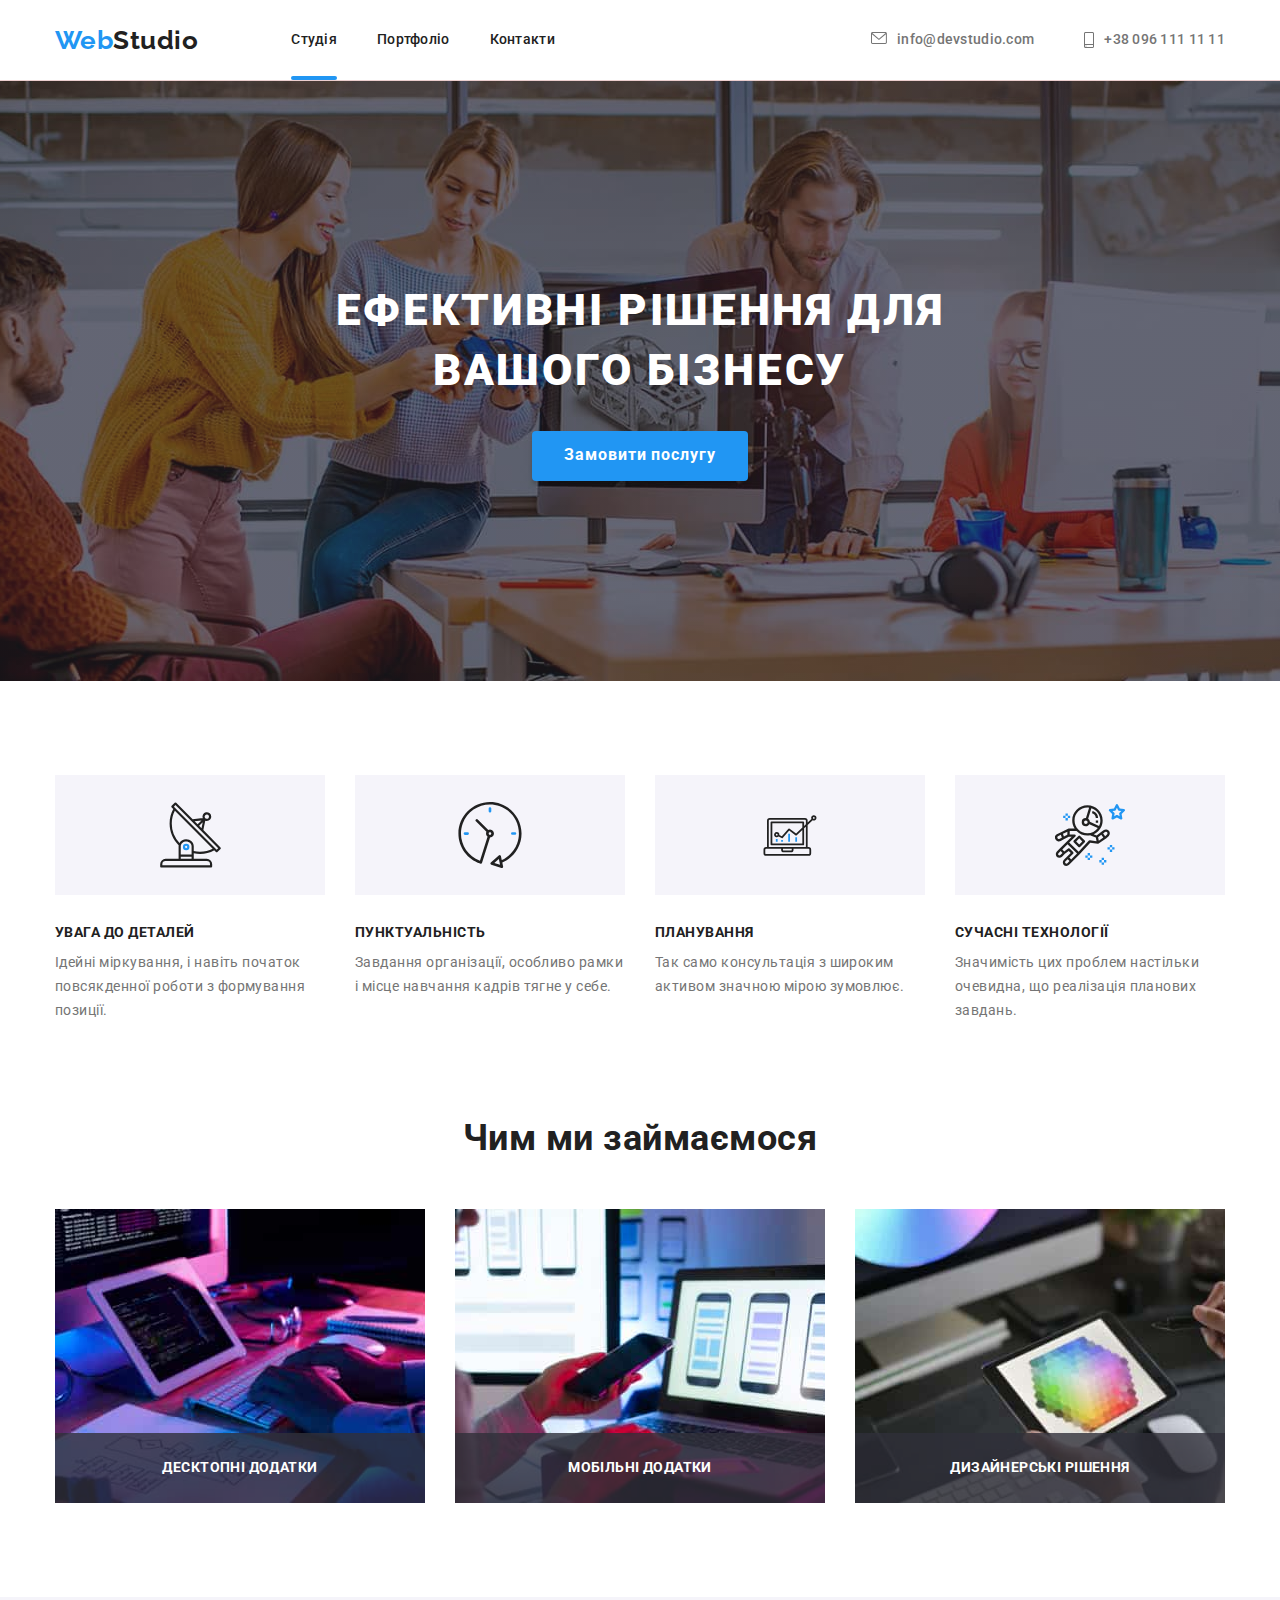
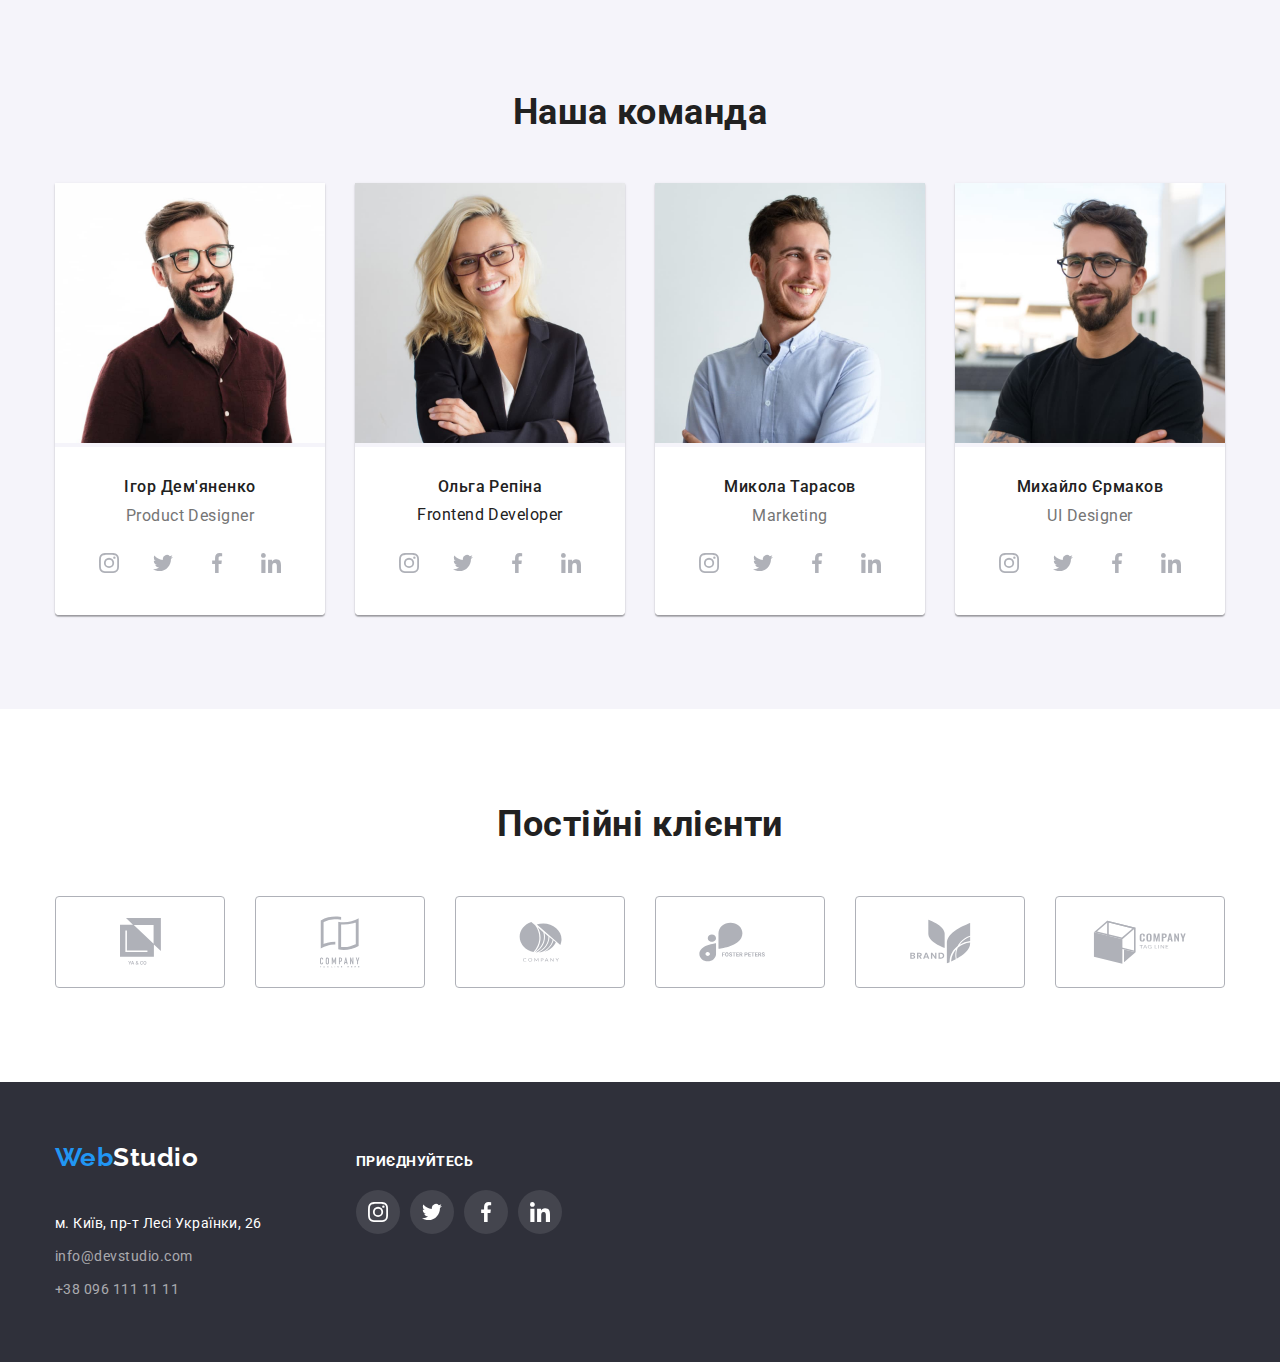
==== commit 4cf87808: "нижнє підкреслення" ====
--- a/index.html
+++ b/index.html
@@ -23,7 +23,7 @@
                     
                 </a>
                 <ul class="nav list">
-                    <li class="item"><a href="./index.html" class="nav-list">Студія</a></li>
+                    <li class="item"><a href="./index.html" class="nav-list straich">Студія</a></li>
                     <li class="item"><a href="./portfolio.html" class="nav-list">Портфоліо</a></li>
                     <li class="item"><a href="" class="nav-list">Контакти</a></li>
                 </ul>
--- a/css/styles.css
+++ b/css/styles.css
@@ -112,6 +112,7 @@
 
 
 .nav .nav-list {
+    position: relative;
     display: block;
     padding-top: 32px;
     padding-bottom: 32px;
@@ -128,6 +129,18 @@
 .nav .nav-list:hover,
 .nav .nav-list:focus {
     color: var(--secondary-text-color);
+}
+
+.straich::after {
+    position: absolute;
+    display: block;
+    bottom: 0;
+    left: 0;
+    content: "";
+    height: 4px;
+    width: 100%;
+    background-color: var(--secondary-text-color);
+    border-radius: 2px;
 }
 
 
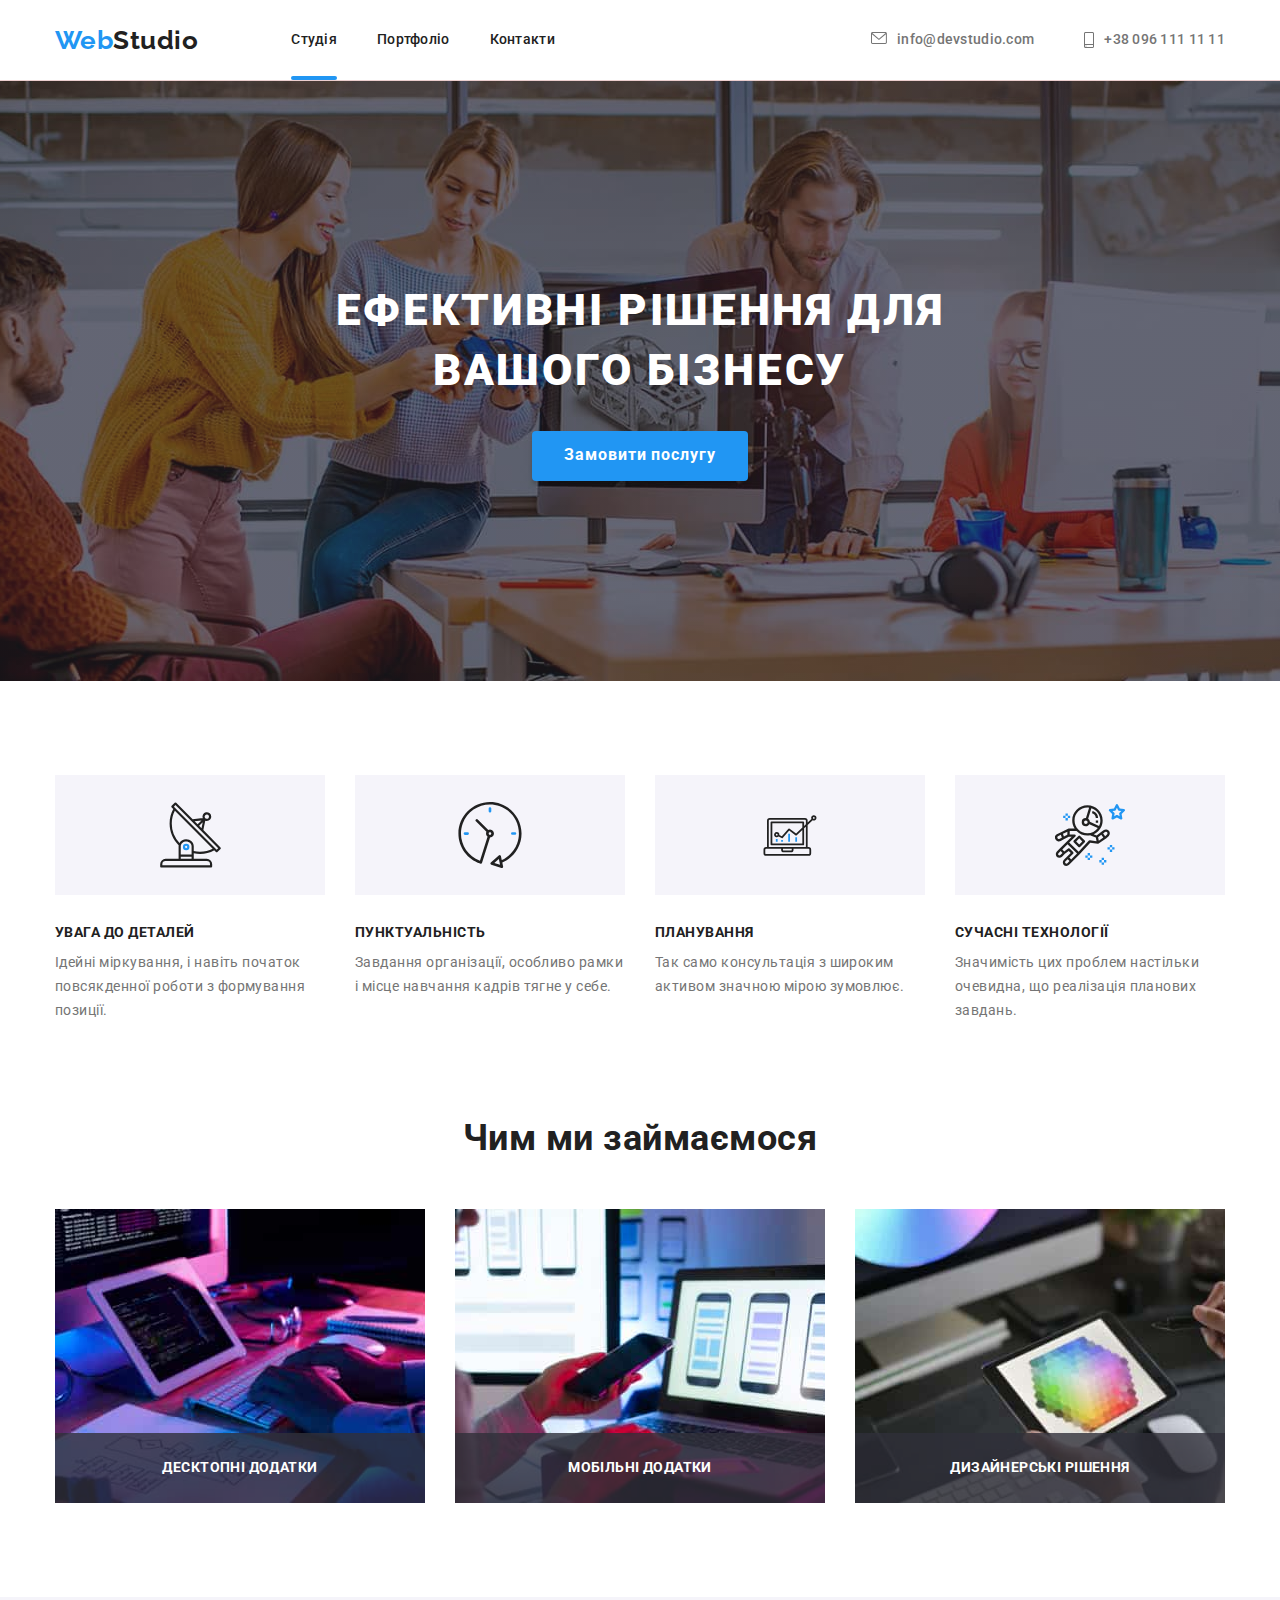
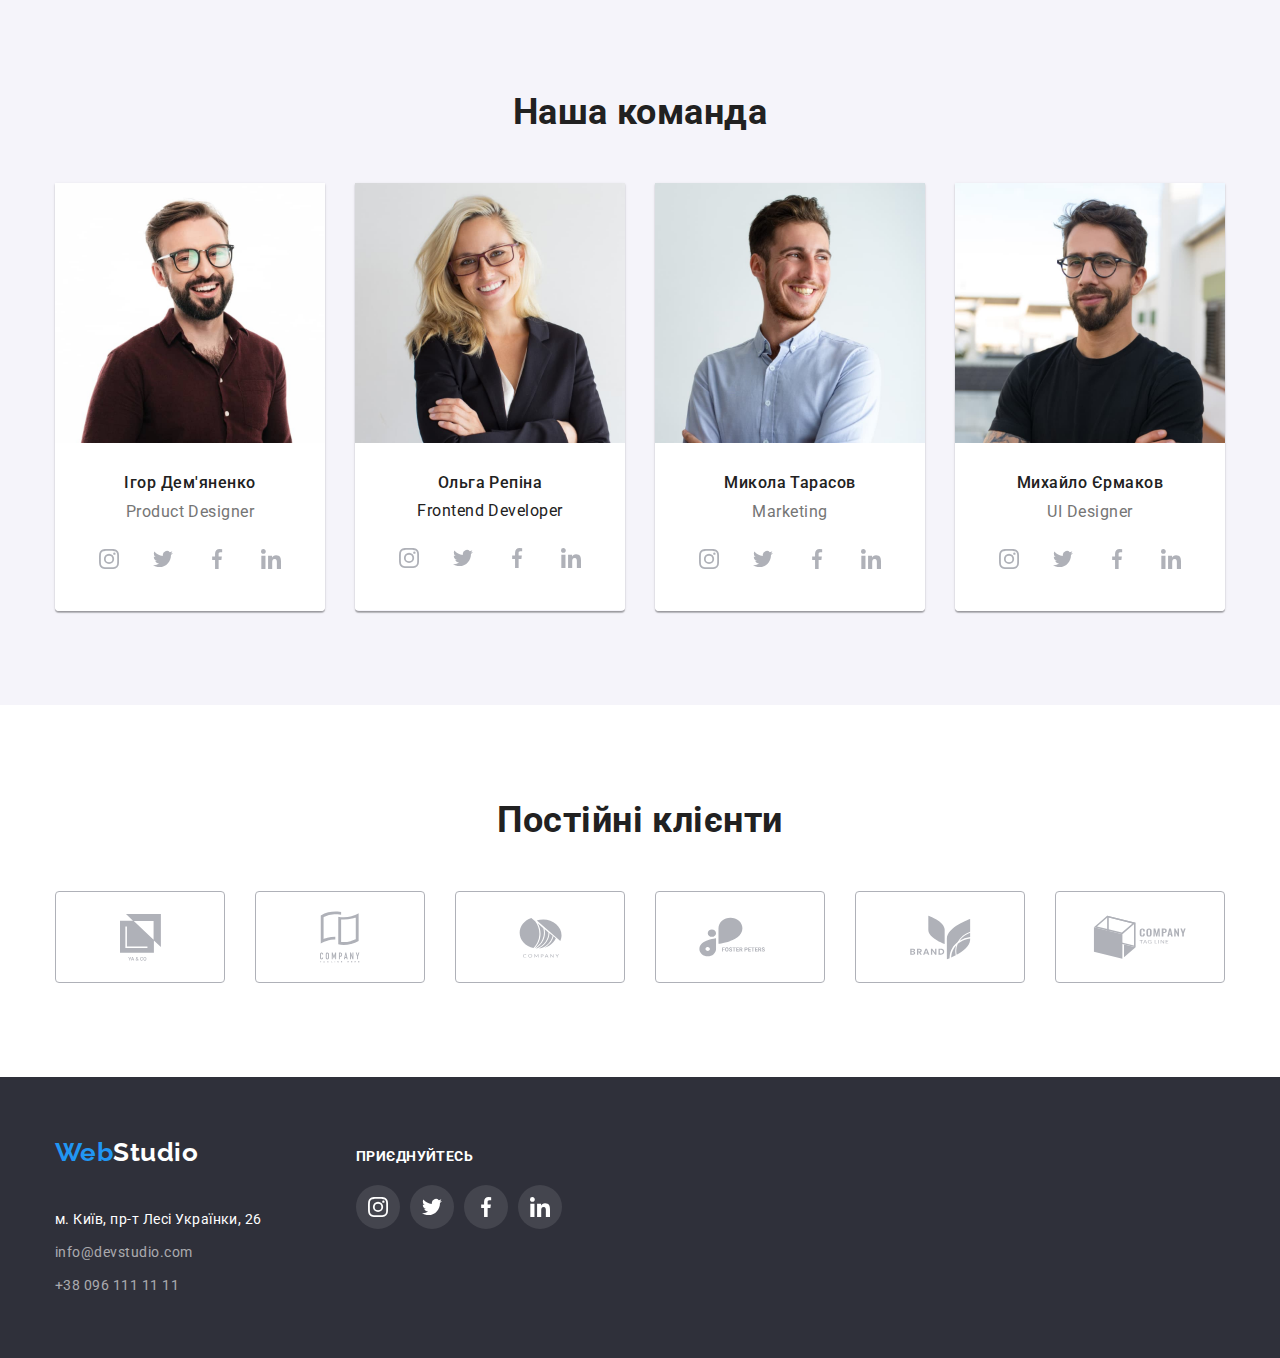
==== commit e71ccdf9: "done" ====
--- a/index.html
+++ b/index.html
@@ -55,7 +55,7 @@
         <section class="advertis-section">
         <div class="container">
                 <h1 class="advertisement">Ефективні рішення для вашого бізнесу</h1>
-                <button type="button" class="button">Замовити послугу</button>
+                <button type="button" class="button" data-modal-open>Замовити послугу</button>
         </div>
         </section>
 
@@ -125,19 +125,25 @@
                     <li class="item">
                         <div class="photo-overlay">
                             <img class="photo-item" src="./images/box1.jpg" alt="друкування на клавіатурі" width="370" />
-                            <p class="text-overlay">Десктопні додатки</p>
+                            <div class="thumb-overlay">
+                            <p class="text-overlay" >Десктопні додатки</p>
+                            </div>
                         </div>
                     </li>
                     <li class="item">
                         <div class="photo-overlay">
                             <img class="photo-item" src="./images/box2.jpg" alt="розглядання гаджетів" width="370" />
+                            <div class="thumb-overlay">
                             <p class="text-overlay">Мобільні додатки</p>
+                            </div>
                     </div>
                 </li>
                     <li class="item">
                         <div class="photo-overlay">
                             <img class="photo-item" src="./images/box3.jpg" alt="лаптоп" width="370" />
-                    <p class="text-overlay">Дизайнерські рішення</p>
+                            <div class="thumb-overlay">
+                            <p class="text-overlay">Дизайнерські рішення</p>
+                            </div>
                     </div>
                     </li>
                 </ul>
@@ -478,7 +484,16 @@
 
     
     </footer>
-
+    <div class="backdrop is-hidden" data-modal>
+        <div class="modal">
+            <button type="button" class="modal-close-button" data-modal-close>
+                <svg aria-label="іконка закриття" class="modal-close-icon" width="11px" height="11px">
+                    <use href="./images/symbol-defs.svg#closex"></use>
+                </svg>
+            </button>
+        </div>
+    </div>
+    <script src="./js/modal.js"></script>
 </body>
 
 </html>--- a/css/styles.css
+++ b/css/styles.css
@@ -49,7 +49,7 @@
 
 }
 img {
-    display: inline-block;
+    display: block;
     max-width: 100%;
     height: auto;
 }
@@ -357,14 +357,27 @@
     display: block;
 }
 
-.text-overlay {
+.thumb-overlay {
     position: absolute;
     bottom: 0;
     left: 0;
     height: 70px;
     width: 100%;
     background: rgba(47, 48, 58, 0.8);
-    color: var(--main-light-color);
+    /* color: var(--main-light-color);
+    padding: 27px 10px;
+    font-weight: 700;
+    font-size: 14px;
+    line-height: 1.14;
+    text-align: center;
+    letter-spacing: 0.03em;
+    text-transform: uppercase; */
+    overflow: auto;
+    z-index: 10;
+}
+
+.text-overlay {
+color: var(--main-light-color);
     padding: 27px 10px;
     font-weight: 700;
     font-size: 14px;
@@ -372,10 +385,7 @@
     text-align: center;
     letter-spacing: 0.03em;
     text-transform: uppercase;
-    overflow: auto;
-    z-index: 10;
-}
-
+}
 
 
 .directions-section {
@@ -770,7 +780,7 @@
     position: absolute;
     top: 0;
     left: 0;
-    height: 100%;
+    height: 101%;
     width: 100%;
     background: rgba(33, 150, 243, 0.9);
     color: var(--main-light-color);
@@ -835,3 +845,58 @@
     letter-spacing: 0.03em;
     color: var(--light-text-color)
 }
+
+.backdrop {
+    position: fixed;
+    top: 0;
+    left: 0;
+    width: 100%;
+    height: 100%;
+    background-color: rgba(0, 0, 0, 0.2);
+    z-index: 100;
+
+    visibility: visible;
+    opacity: 1;
+    pointer-events: auto;
+    scale: 1;
+
+    transition: opacity 1000ms cubic-bezier(0.4, 0, 0.2, 1), visibility 1000ms cubic-bezier(0.4, 0, 0.2, 1), scale 1000ms; 
+}
+
+
+.backdrop.is-hidden {
+    visibility: hidden;
+    opacity: 0;
+    pointer-events: none;
+    scale: 1.5;
+    
+    
+}
+
+.modal {
+    position: absolute;
+    top: 50%;
+    left: 50%;
+    transform: translate(-50%, -50%);
+    width: 528px;
+    height: 581px;
+    background-color: #FFFFFF;
+
+}
+
+
+
+.modal-close-button {
+    position: absolute;
+    right: 8px;
+    top: 8px;
+    display: flex;
+    align-items: center;
+    justify-content: center;
+    width: 30px;
+    height: 30px;
+    border-radius: 50%;
+    background-color: transparent;
+    border: 1px solid rgba(0, 0, 0, 0.1);
+    padding: 0;
+}